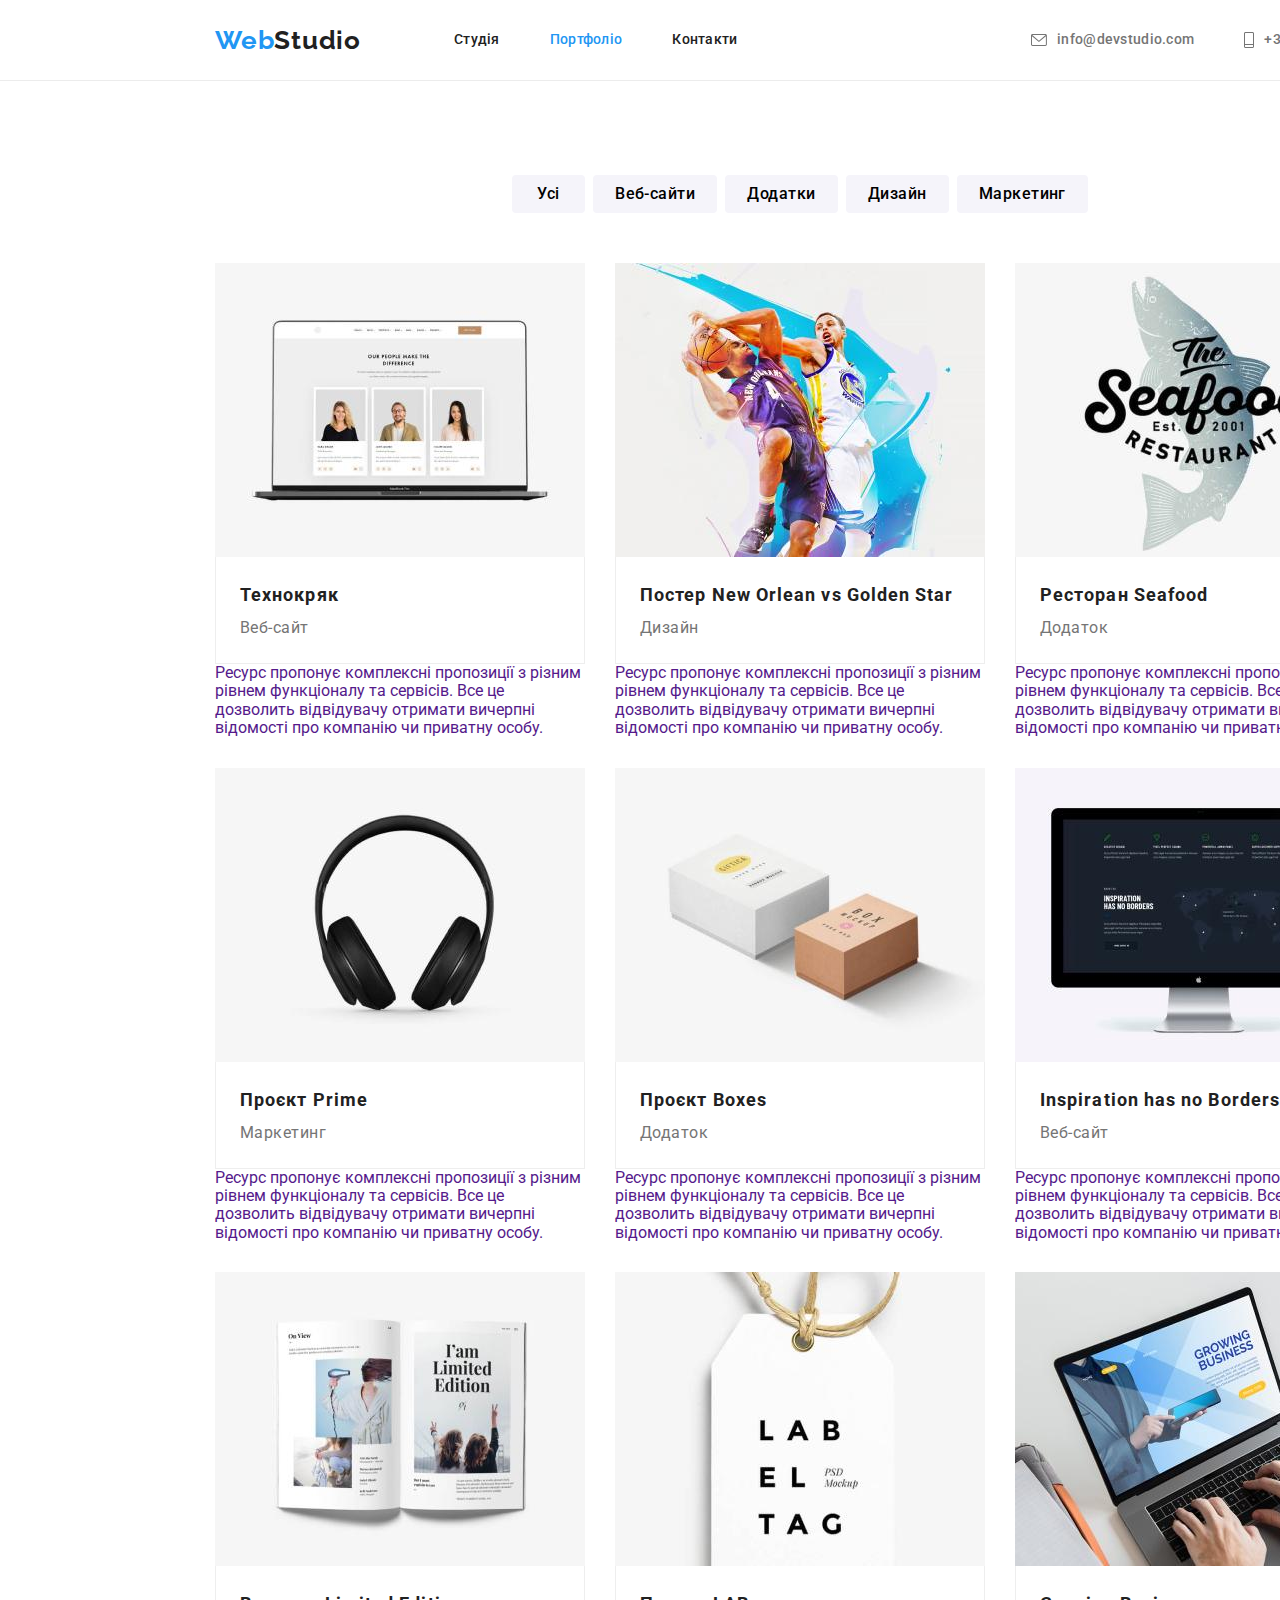
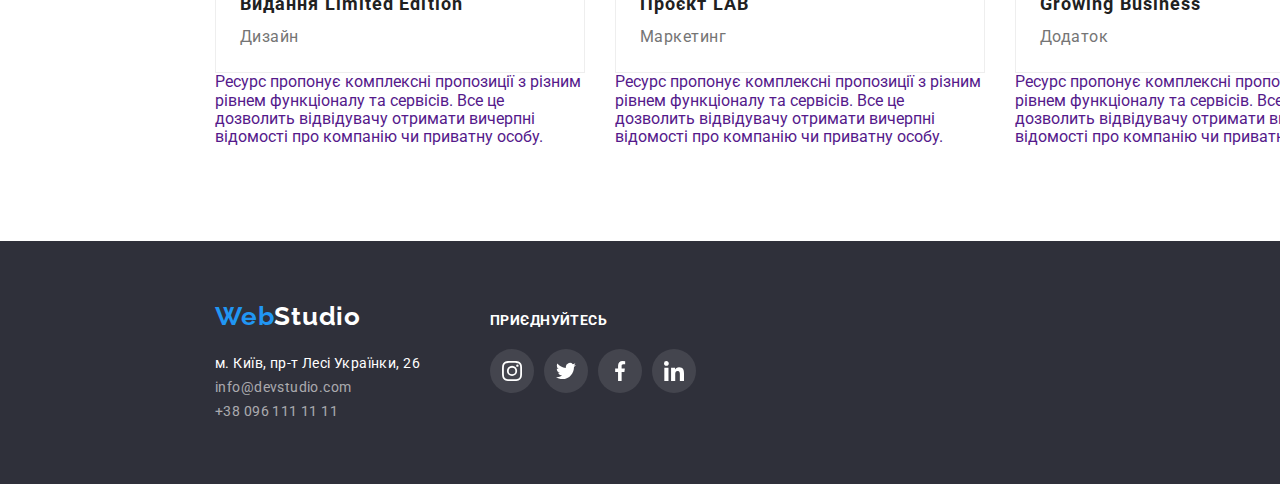
==== portfolio.html @ 0b41d6fa "Копіює файли з попереднього д/з" ====
<!DOCTYPE html>
<html lang="uk">
  <head>
    <meta charset="UTF-8" />
    <meta http-equiv="X-UA-Compatible" content="IE=edge" />
    <meta name="viewport" content="width=device-width, initial-scale=1.0" />
    <title>Студія</title>
    <link
      href="https://fonts.googleapis.com/css2?family=Raleway:wght@700&family=Roboto:wght@400;500;700;900&display=swap"
      rel="stylesheet"
    />
    <link
      rel="stylesheet"
      href="https://cdnjs.cloudflare.com/ajax/libs/modern-normalize/1.1.0/modern-normalize.min.css"
    />
    <link rel="stylesheet" href="./css/styles.css" />
  </head>
  <body>
    <!-- Navigation-->
    <header class="line">
      <div class="container">
        <a href="./index.html" class="logo"
          ><span class="logo-accent">Web</span>Studio</a
        >
        <nav>
          <ul class="list nav">
            <li class="nav-item">
              <a href="./index.html" class="link">Студія</a>
            </li>
            <li class="nav-item">
              <a href="./portfolio.html" class="link current">Портфоліо</a>
            </li>
            <li class="nav-item"><a href="" class="link">Контакти</a></li>
          </ul>
        </nav>

        <ul class="list contacts-head">
          <li class="nav-item">
            <a href="mailto:info@devstudio.com" class="contact-item">
              <svg class="icon" width="16" height="12">
                <use href="./images/icons.svg#icon-mail"></use>
              </svg>
              info@devstudio.com
            </a>
          </li>
          <li class="nav-item">
            <a href="tel:+380961111111" class="contact-item">
              <svg class="icon" width="10" height="16">
                <use href="./images/icons.svg#icon-tel"></use>
              </svg>
              +38 096 111 11 11
            </a>
          </li>
        </ul>
      </div>
    </header>
    <main>
      <section class="section">
        <div class="container filter-container">
          <h1 hidden>Наші проєкти</h1>
          <ul class="filter">
            <li class="filter-item">
              <button type="button" class="btn-filter">Усі</button>
            </li>
            <li class="filter-item">
              <button type="button" class="btn-filter">Веб-сайти</button>
            </li>
            <li class="filter-item">
              <button type="button" class="btn-filter">Додатки</button>
            </li>
            <li class="filter-item">
              <button type="button" class="btn-filter">Дизайн</button>
            </li>
            <li class="filter-item">
              <button type="button" class="btn-filter">Маркетинг</button>
            </li>
          </ul>
        </div>
        <div class="container">
          <ul class="projects">
            <li class="projects-item">
              <a href="" class="projects-link">
                <img
                  src="./images/technokryak.jpg"
                  alt="Технокряк"
                  width="370"
                  height="294"
                  class="project-img"
                />
                <div class="project-border">
                  <h2 class="projects-title">Технокряк</h2>
                  <p class="projects-text">Веб-сайт</p>
                </div>
                <p class="overlay">
                  Ресурс пропонує комплексні пропозиції з різним рівнем
                  функціоналу та сервісів. Все це дозволить відвідувачу отримати
                  вичерпні відомості про компанію чи приватну особу.
                </p>
              </a>
            </li>
            <li class="projects-item">
              <a href="" class="projects-link">
                <img
                  src="./images/new-orlean.jpg"
                  alt="New Orlean vs Golden Star"
                  width="370"
                  height="294"
                  class="project-img"
                />
                <div class="project-border">
                  <h2 class="projects-title">
                    Постер New Orlean vs Golden Star
                  </h2>
                  <p class="projects-text">Дизайн</p>
                </div>
                <p class="overlay">
                  Ресурс пропонує комплексні пропозиції з різним рівнем
                  функціоналу та сервісів. Все це дозволить відвідувачу отримати
                  вичерпні відомості про компанію чи приватну особу.
                </p>
              </a>
            </li>
            <li class="projects-item">
              <a href="" class="projects-link">
                <img
                  src="./images/seafood.jpg"
                  alt="Ресторан Seafood"
                  width="370"
                  height="294"
                  class="project-img"
                />
                <div class="project-border">
                  <h2 class="projects-title">Ресторан Seafood</h2>
                  <p class="projects-text">Додаток</p>
                </div>
                <p class="overlay">
                  Ресурс пропонує комплексні пропозиції з різним рівнем
                  функціоналу та сервісів. Все це дозволить відвідувачу отримати
                  вичерпні відомості про компанію чи приватну особу.
                </p>
              </a>
            </li>
            <li class="projects-item">
              <a href="" class="projects-link">
                <img
                  src="./images/prime.jpg"
                  alt="Проєкт Prime"
                  width="370"
                  height="294"
                  class="project-img"
                />
                <div class="project-border">
                  <h2 class="projects-title">Проєкт Prime</h2>
                  <p class="projects-text">Маркетинг</p>
                </div>
                <p class="overlay">
                  Ресурс пропонує комплексні пропозиції з різним рівнем
                  функціоналу та сервісів. Все це дозволить відвідувачу отримати
                  вичерпні відомості про компанію чи приватну особу.
                </p>
              </a>
            </li>
            <li class="projects-item">
              <a href="" class="projects-link">
                <img
                  src="./images/boxes.jpg"
                  alt="Проєкт Boxes"
                  width="370"
                  height="294"
                  class="project-img"
                />
                <div class="project-border">
                  <h2 class="projects-title">Проєкт Boxes</h2>
                  <p class="projects-text">Додаток</p>
                </div>
                <p class="overlay">
                  Ресурс пропонує комплексні пропозиції з різним рівнем
                  функціоналу та сервісів. Все це дозволить відвідувачу отримати
                  вичерпні відомості про компанію чи приватну особу.
                </p>
              </a>
            </li>
            <li class="projects-item">
              <a href="" class="projects-link">
                <img
                  src="./images/inspiration.jpg"
                  alt="Inspiration has no Borders"
                  width="370"
                  height="294"
                  class="project-img"
                />
                <div class="project-border">
                  <h2 class="projects-title">Inspiration has no Borders</h2>
                  <p class="projects-text">Веб-сайт</p>
                </div>
                <p class="overlay">
                  Ресурс пропонує комплексні пропозиції з різним рівнем
                  функціоналу та сервісів. Все це дозволить відвідувачу отримати
                  вичерпні відомості про компанію чи приватну особу.
                </p>
              </a>
            </li>
            <li class="projects-item">
              <a href="" class="projects-link">
                <img
                  src="./images/limited-edition.jpg"
                  alt="Видання Limited Edition"
                  width="370"
                  height="294"
                  class="project-img"
                />
                <div class="project-border">
                  <h2 class="projects-title">Видання Limited Edition</h2>
                  <p class="projects-text">Дизайн</p>
                </div>
                <p class="overlay">
                  Ресурс пропонує комплексні пропозиції з різним рівнем
                  функціоналу та сервісів. Все це дозволить відвідувачу отримати
                  вичерпні відомості про компанію чи приватну особу.
                </p>
              </a>
            </li>
            <li class="projects-item">
              <a href="" class="projects-link">
                <img
                  src="./images/lab.jpg"
                  alt="Проєкт LAB"
                  width="370"
                  height="294"
                  class="project-img"
                />
                <div class="project-border">
                  <h2 class="projects-title">Проєкт LAB</h2>
                  <p class="projects-text">Маркетинг</p>
                </div>
                <p class="overlay">
                  Ресурс пропонує комплексні пропозиції з різним рівнем
                  функціоналу та сервісів. Все це дозволить відвідувачу отримати
                  вичерпні відомості про компанію чи приватну особу.
                </p>
              </a>
            </li>
            <li class="projects-item">
              <a href="" class="projects-link">
                <img
                  src="./images/growing-business.jpg"
                  alt="Growing Business"
                  width="370"
                  height="294"
                  class="project-img"
                />
                <div class="project-border">
                  <h2 class="projects-title">Growing Business</h2>
                  <p class="projects-text">Додаток</p>
                </div>
                <p class="overlay">
                  Ресурс пропонує комплексні пропозиції з різним рівнем
                  функціоналу та сервісів. Все це дозволить відвідувачу отримати
                  вичерпні відомості про компанію чи приватну особу.
                </p>
              </a>
            </li>
          </ul>
        </div>
      </section>
    </main>
    <!-- Footer -->
    <footer class="contacts">
      <div class="container">
        <div class="address-container">
          <a href="./index.html" class="logo-footer">
            <span class="logo-accent">Web</span>Studio</a
          >
          <address>
            <ul class="address-list">
              <li>
                <a
                  href="https://goo.gl/maps/XMncbi9ji453G5f37"
                  target="_blank"
                  rel="noopener noreferrer"
                  class="address-link"
                >
                  м. Київ, пр-т Лесі Українки, 26
                </a>
              </li>
              <li>
                <a href="mailto:info@devstudio.com" class="address-item"
                  >info@devstudio.com</a
                >
              </li>
              <li>
                <a href="tel:+380961111111" class="address-item"
                  >+38 096 111 11 11</a
                >
              </li>
            </ul>
          </address>
        </div>

        <div class="join">
          <p class="join-p">Приєднуйтесь</p>
          <ul class="team-icons">
            <li class="list-icon">
              <a href="" class="link-icon">
                <svg class="icon-team">
                  <use href="./images/icons.svg#icon-instagram"></use>
                </svg>
              </a>
            </li>
            <li class="list-icon">
              <a href="" class="link-icon">
                <svg class="icon-team">
                  <use href="./images/icons.svg#icon-twitter"></use>
                </svg>
              </a>
            </li>
            <li class="list-icon">
              <a href="" class="link-icon">
                <svg class="icon-team">
                  <use href="./images/icons.svg#icon-facebook"></use>
                </svg>
              </a>
            </li>
            <li class="list-icon">
              <a href="" class="link-icon">
                <svg class="icon-team">
                  <use href="./images/icons.svg#icon-linkedin"></use>
                </svg>
              </a>
            </li>
          </ul>
        </div>
      </div>
    </footer>
  </body>
</html>
---- css/styles.css ----
:root {
    --primary-text-color: #212121;
    --secondary-text-color: #757575;
    --contrast-text-color: #ffffff;
    --address-item-color: rgba(255, 255, 255, 0.6);
    --icon-color: #AFB1B8;

    --accent-color: #2196F3;
    --button-accent: #188CE8;

    --primary-background: #ffffff;
    --secondary-background: #2F303A;
    --hero-background: #C4C4C4;
    --content-background: #F5F4FA;
    --team-background: #FFFFFF;
    --button-background: #F5F4FA;    
}

h1,
h2,
h3,
h4,
h5,
h6,
p,
ul {
    margin: 0;
    padding: 0;
}

body {
    display: block;
    width: 1600px;
    margin-left: auto;
    margin-right: auto;
    color: var(--primary-text-color);
    font-family: 'Roboto', -apple-system,
        BlinkMacSystemFont,
        avenir next,
        avenir,
        segoe ui,
        helvetica neue,
        helvetica,
        Cantarell,
        Ubuntu,
        roboto,
        noto,
        arial,
        sans-serif;
}

.line {
    border-bottom: 1px solid #ECECEC;
}
.container {
    display:flex;
  
    width: 1200px;
    padding-left: 15px;
    padding-right: 15px;
    margin-left:auto;
    margin-right:auto;
    margin-top: 0;
    margin-bottom: 0;
    align-items: center;
    justify-content: center;
}

.logo,
.logo-footer {
    font-family: Raleway;
    text-decoration: none;
    font-weight: 700;
    font-size: 26px;
    line-height: 1.19;    
    letter-spacing: 0.03em;
}

.logo {
    color:var(--primary-text-color);
    margin-right: 93px;
}

.logo:visited,
.link:visited {
    color: var(--primary-text-color);
}

.logo-accent {
    color: var(--accent-color);
}


.list {
    display: flex;
    margin-top: 0;
    margin-bottom: 0; 

    list-style: none;
}

.nav {
    padding-left: 0;
}

.nav-item {
    display: flex;
}

.list .nav-item + .nav-item{
    margin-left: 50px;
}

.list .link.current {
    color: var(--accent-color);
}

.link {
    display: block;
    padding-top: 32px;
    padding-bottom: 32px;
    font-weight: 500;
    font-size: 14px;
    line-height: 1.14;
    text-decoration: none;
    letter-spacing: 0.02em;
    color: var(--primary-text-color);

}

.link:hover,
.link:focus,
.contact-item:hover,
.contact-item:focus {
    color: var(--accent-color);

}

.contacts-head {
    margin-left: auto;

}

.contact-item {
    display: flex;
    font-weight: 500;
    font-size: 14px;
    line-height: 1.14;
    text-decoration: none;
    color: var(--secondary-text-color);
    letter-spacing: 0.02em;
    align-items: center;
 
}

.icon {
    fill: currentColor;
    /* fill:#757575; */
    margin-right: 10px;
    padding: 0;
    margin-bottom: 0;
    /* align-items: center; */
}

.icon:hover,
.icon:focus {
    fill: var(--accent-color);
}

.section {
    padding-top: 94px;
    padding-bottom: 94px;
}

/* Стилі index.html */
.hero {
    max-width: 1600px;
    height: 600px;
    background-color: var(--hero-background);
    background-image: linear-gradient( 
        to right, 
        rgba(47, 48, 58, 0.4), 
        rgba(47, 48, 58, 0.4) ),
    url('../images/hero.jpg');
    background-repeat: no-repeat;
    /* rgba(47, 48, 58, 0.4); */
    text-align: center;
    padding: 200px 0;

}

.hero-title {
    max-width: 696px;
    margin: 0 auto 30px;
    color: var(--contrast-text-color);
    text-transform: uppercase;
    font-weight: 900;
    font-size: 44px;
    line-height: 1.36;
    letter-spacing: 0.06em; 
}

.btn {
    padding: 10px 32px;
    background-color: var(--accent-color);
    color: var(--contrast-text-color);
    font-weight: 700;
    font-size: 16px;
    line-height: 1.88;
    letter-spacing: 0.06em;
    font-family: inherit;
    cursor: pointer;
    box-shadow: 0px 4px 4px rgba(0, 0, 0, 0.15);
    border-radius: 4px;
    border: none;
    
}

.btn:hover,
.btn:focus {
    background-color: var(--button-accent);
}

/* Переваги */

.list .benefits-item + .benefits-item {
    margin-left: 30px;
}

.benefits-item {
    width: 270px;
    padding: 0;
}

.benefits-icons {
    display: flex;
    background-color: var(--content-background);
    width: 270px;
    height: 120px;
    /* margin-right: 0; */
    margin-bottom: 30px;
}

.icon-benefits {
    display: block;
    margin: auto;
    width: 70px;
    height: 70px;
}

.benefits-title {
    margin-top: 0;
    margin-bottom: 10px;
    font-size: 14px;
    line-height: 1.14;
    text-transform: uppercase;
    letter-spacing: 0.03em;
}

.benefits-text {
    margin-top: 0;
    margin-bottom: 0;
    color: var(--secondary-text-color);
    font-size: 14px;
    line-height: 1.71;
    letter-spacing: 0.03em;
}

.benefits .container {
    align-items: start;
}

.benefits {
    padding-bottom: 0;
}

.section-title {
    margin-top: 0;
    margin-bottom: 50px;

    font-size: 36px;
    line-height: 1.17;
    text-align: center;
    letter-spacing: 0.03em;
}
/* Чим ми займаємось */

.list .service-item + .service-item {
    margin-left: 30px;
}
/* Команда */
.team {
    background-color:var(--content-background);
}

.team-item {
    background: var(--team-background);
    box-shadow: 0px 1px 3px rgba(0, 0, 0, 0.12), 
                0px 1px 1px rgba(0, 0, 0, 0.14), 
                0px 2px 1px rgba(0, 0, 0, 0.2);
    border-radius: 0px 0px 4px 4px;
    text-align: center;
    padding-bottom: 30px;
}

.list .team-item + .team-item {
    margin-left: 30px;

}

.img-contact {
    margin-bottom: 30px;
}
.name {
    margin-top: 0;
    margin-bottom: 10px;
    font-weight: 500;
    font-size: 16px;
    line-height: 1.19;
    letter-spacing: 0.03em;
}

.team-direct {
    margin-top: 0;
    margin-bottom: 16px;
    font-size: 16px;
    line-height: 1.19;
    letter-spacing: 0.03em;
}

.team-icons {
    display: flex;
    margin-left: auto;
    margin-right: auto;
    padding-left: 32px;
    padding-right: 32px;
    list-style: none;
}


.link-icon {
    display: flex;
    align-items: center;
    justify-content: center;
    margin: 0 auto;
    text-decoration: none;
    width: 44px;
    height: 44px;
    color: var(--icon-color);
}

.link-icon:hover,
.link-icon:focus {
    background-color: var(--accent-color);
    border-radius: 50%;
    color: var(--contrast-text-color);
}

.icon-team {
    width: 20px;
    height: 20px;
    align-items: center;
    fill: currentColor;
}

.team-icons .list-icon + .list-icon {
    margin-left: 10px;
}

/* Постійні клієнти */

.link-client {
    display: flex;
    align-items: center;
    justify-content: center;
    width: 170px;
    height: 92px;
    color: var(--icon-color);
    border: 1px solid;
    border-radius: 4px;
}

.container .client-item+.client-item {
    margin-left: 30px;
}

.link-client:hover,
.link-client:focus {
    color: var(--accent-color);
}

.icon-client {
    fill: currentColor;

}

/* Footer */

.contacts {
    padding-top: 60px;
    padding-bottom: 60px;
    background-color: var(--secondary-background);
}

.contacts .container {
    justify-content: start;
    align-items: baseline;
}

.address-container {
    display: flex;
    flex-direction: column;
    align-items: start;
    margin-right: 70px;
    margin-left: 0;
}
.logo-footer,
.logo-footer:visited {
    margin-bottom: 20px;
    color: var(--contrast-text-color);
}

.address-list {
    padding-left: 0;
    margin-top: 0;
    margin-bottom: 0;
    font-size: 14px;
    line-height: 1.71;
    letter-spacing: 0.03em;
    font-style: normal;

    list-style: none;

}
.address-link,
.address-link:visited {
    color: var(--contrast-text-color);
    text-decoration: none;
}

.address-item {
    color: var(--address-item-color);
    text-decoration: none;
}

.address-link:hover,
.address-link:focus,
.address-item:hover,
.address-item:focus {
    color: var(--accent-color);
}

.join {
    display: flex;
    flex-direction: column;
    /* margin-bottom: 100px; */
}

.join-p {
    text-transform: uppercase;
    color: var(--contrast-text-color);
    font-weight: 700;
    font-size: 14px;
    line-height: 1.14;
    letter-spacing: 0.03em;
    margin-bottom: 20px;
}
.join .team-icons {
    padding-left: 0;
    padding-right: 0;
}

.join .link-icon {
    color: var(--contrast-text-color);
    background-color: rgba(255, 255, 255, 0.1);
    border-radius: 50%;
}

.join .link-icon:hover,
.join .link-icon:focus {
    background-color: var(--accent-color);
    border-radius: 50%;
    color: var(--contrast-text-color);
}

.icon-team {
    width: 20px;
    height: 20px;
    align-items: center;
    fill: currentColor;
}

/* Стилі portfolio.html */

.filter-container {
    margin-bottom: 50px;
}

.filter {
    display:flex;
    padding: 0;
    margin: 0;
    list-style: none;
}

.btn-filter {
    padding: 6px 22px;
    min-width: 73px;

    font-weight: 500;
    font-size: 16px;
    line-height: 1.62;
    letter-spacing: 0.03em;

    background-color: var(--button-background);
    border:none;
    border-radius: 4px;

    cursor: pointer;
}

.filter .filter-item +.filter-item {
    margin-left: 8px;
}

.btn-filter:hover,
.btn-filter:focus {
    font-weight: 500;
    font-size: 16px;
    line-height: 1.62;
    letter-spacing: 0.03em;

    color: var(--contrast-text-color);
    background-color: var(--accent-color);
    box-shadow: 0px 3px 1px rgba(0, 0, 0, 0.1),
                0px 1px 2px rgba(0, 0, 0, 0.08),
                0px 2px 2px rgba(0, 0, 0, 0.12);
}

.projects {
    display: flex;
    flex-wrap: wrap;
    padding-left: 0;
    margin-top:0;
    margin-bottom: 0;
    list-style: none;
}

.projects-item {
    width: calc((100% - 60px) / 3);
    /* width: 370px; */
    margin-right: 30px;
    margin-bottom: 30px;
}

.projects-item:nth-child(3n) {
    margin-right: 0;
}

.projects-item:nth-last-child(-n+3) {
    margin-bottom: 0;
}

.project-img {
    display: block;
}

.projects-link {
    text-decoration: none;
}

.projects-item:hover,
.projects-item:focus {
    box-shadow: 0px 1px 1px rgba(0, 0, 0, 0.12),
                0px 4px 4px rgba(0, 0, 0, 0.06),
                1px 4px 6px rgba(0, 0, 0, 0.16);
}

.project-border {
    border-right: 1px solid #EEEEEE;
    border-left: 1px solid #EEEEEE;
    border-bottom: 1px solid #EEEEEE;

    padding: 20px 24px;
}
        

.projects-title {
    margin: 0;
    font-size: 18px;
    line-height: 2;
    letter-spacing: 0.06em;
    color: var(--primary-text-color)
}

.projects-text {
    margin: 0;
    font-size: 16px;
    line-height: 1.88;
    letter-spacing: 0.03em;
    color: var(--secondary-text-color);
}
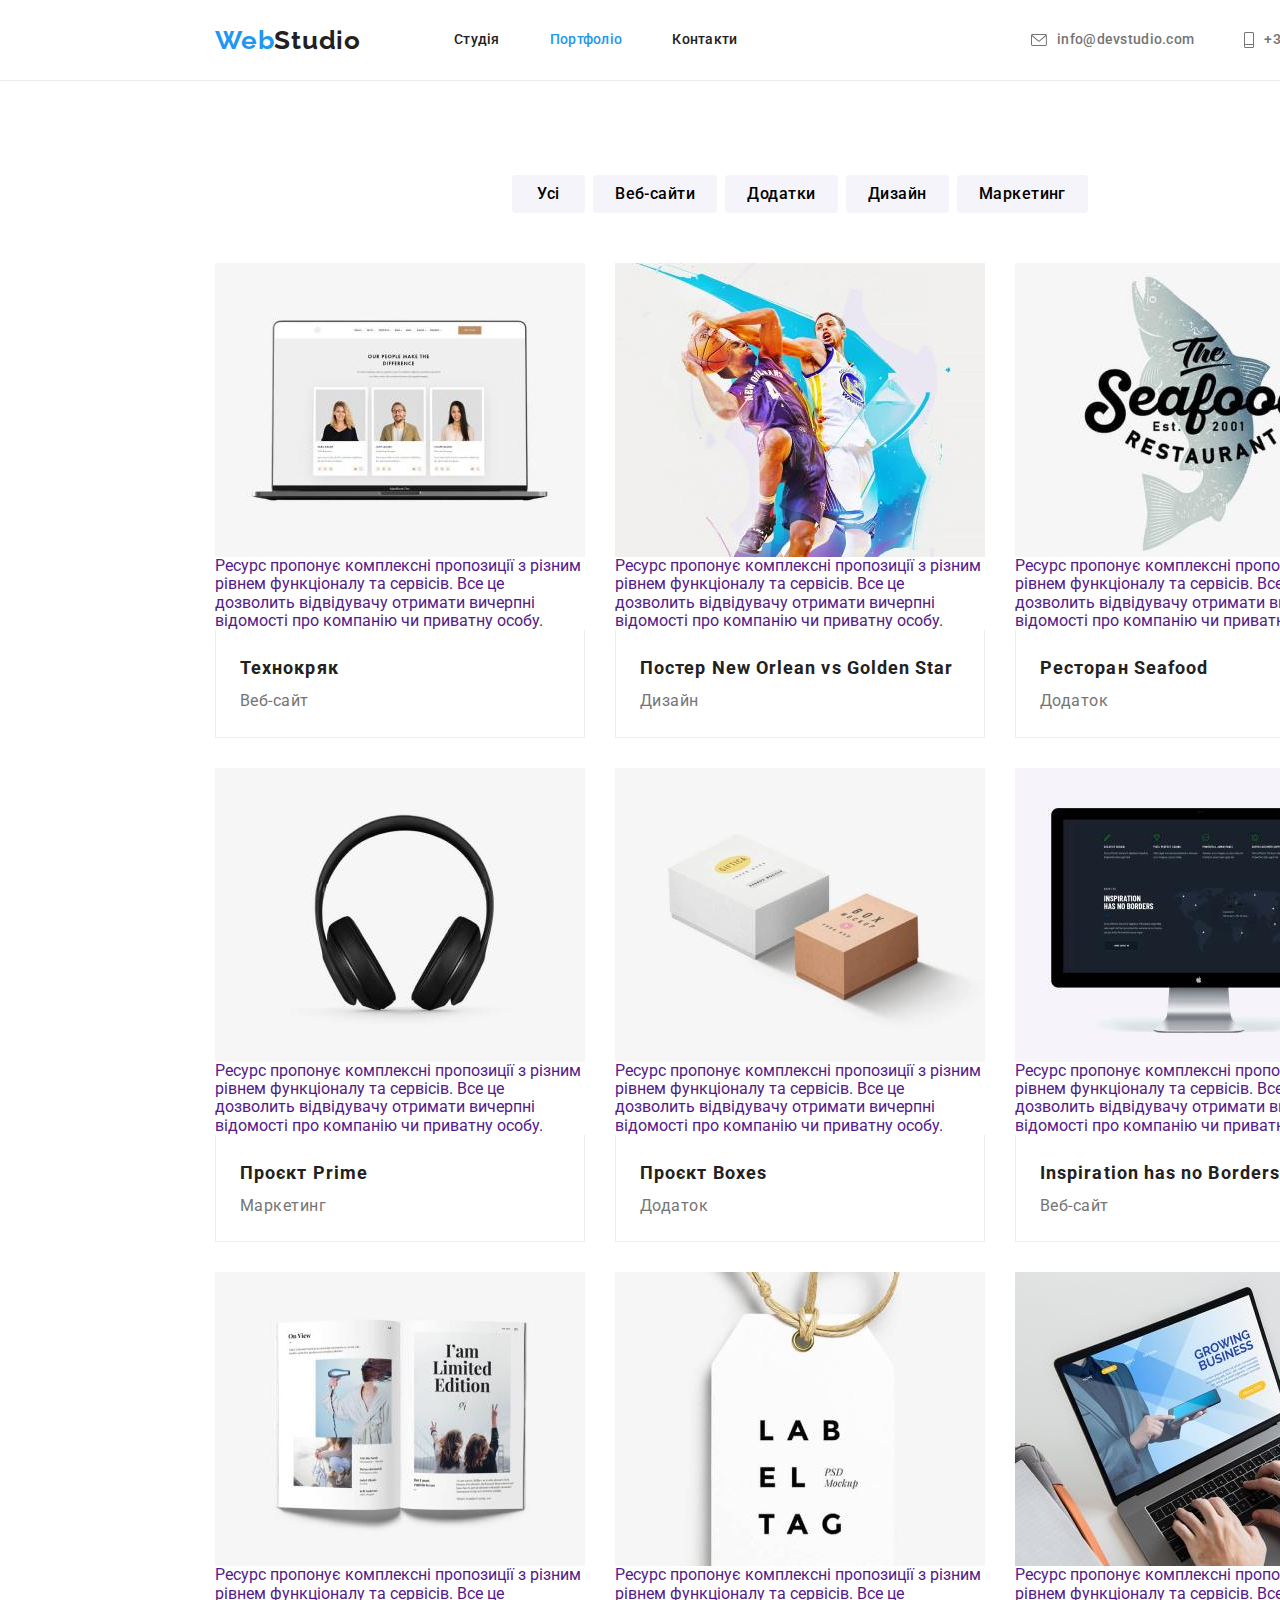
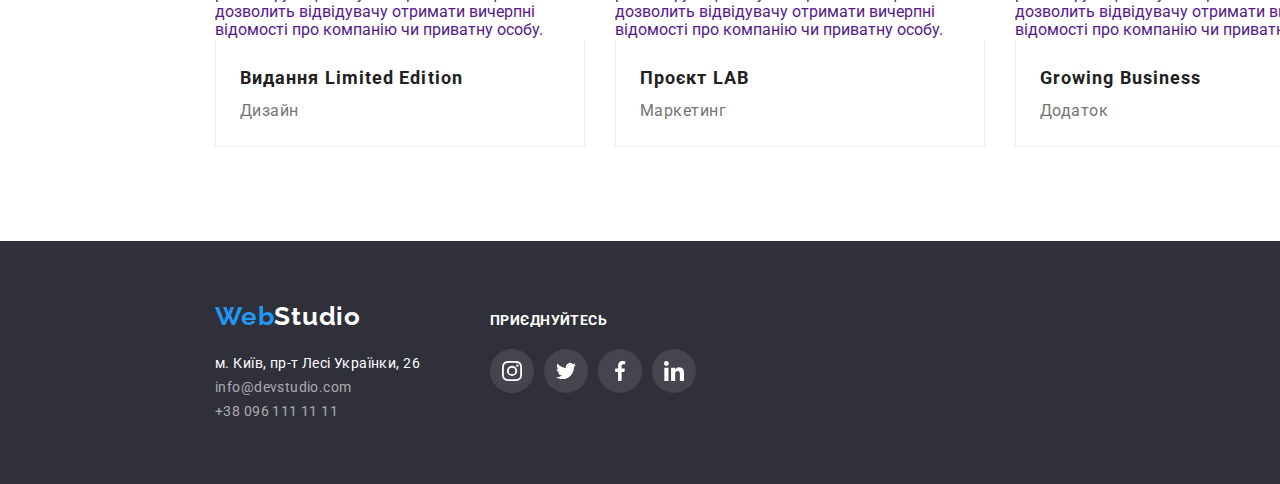
==== commit 38ac95bb: "Додає карткам оверлей" ====
--- a/portfolio.html
+++ b/portfolio.html
@@ -80,184 +80,202 @@
           <ul class="projects">
             <li class="projects-item">
               <a href="" class="projects-link">
-                <img
-                  src="./images/technokryak.jpg"
-                  alt="Технокряк"
-                  width="370"
-                  height="294"
-                  class="project-img"
-                />
+                <div class="thumb">
+                  <img
+                    src="./images/technokryak.jpg"
+                    alt="Технокряк"
+                    width="370"
+                    height="294"
+                    class="project-img"
+                  />
+                  <p class="overlay">
+                    Ресурс пропонує комплексні пропозиції з різним рівнем
+                    функціоналу та сервісів. Все це дозволить відвідувачу
+                    отримати вичерпні відомості про компанію чи приватну особу.
+                  </p>
+                </div>
                 <div class="project-border">
                   <h2 class="projects-title">Технокряк</h2>
                   <p class="projects-text">Веб-сайт</p>
                 </div>
-                <p class="overlay">
-                  Ресурс пропонує комплексні пропозиції з різним рівнем
-                  функціоналу та сервісів. Все це дозволить відвідувачу отримати
-                  вичерпні відомості про компанію чи приватну особу.
-                </p>
-              </a>
-            </li>
-            <li class="projects-item">
-              <a href="" class="projects-link">
-                <img
-                  src="./images/new-orlean.jpg"
-                  alt="New Orlean vs Golden Star"
-                  width="370"
-                  height="294"
-                  class="project-img"
-                />
+              </a>
+            </li>
+            <li class="projects-item">
+              <a href="" class="projects-link">
+                <div class="thumb">
+                  <img
+                    src="./images/new-orlean.jpg"
+                    alt="New Orlean vs Golden Star"
+                    width="370"
+                    height="294"
+                    class="project-img"
+                  />
+                  <p class="overlay">
+                    Ресурс пропонує комплексні пропозиції з різним рівнем
+                    функціоналу та сервісів. Все це дозволить відвідувачу
+                    отримати вичерпні відомості про компанію чи приватну особу.
+                  </p>
+                </div>
                 <div class="project-border">
                   <h2 class="projects-title">
                     Постер New Orlean vs Golden Star
                   </h2>
                   <p class="projects-text">Дизайн</p>
                 </div>
-                <p class="overlay">
-                  Ресурс пропонує комплексні пропозиції з різним рівнем
-                  функціоналу та сервісів. Все це дозволить відвідувачу отримати
-                  вичерпні відомості про компанію чи приватну особу.
-                </p>
-              </a>
-            </li>
-            <li class="projects-item">
-              <a href="" class="projects-link">
-                <img
-                  src="./images/seafood.jpg"
-                  alt="Ресторан Seafood"
-                  width="370"
-                  height="294"
-                  class="project-img"
-                />
+              </a>
+            </li>
+            <li class="projects-item">
+              <a href="" class="projects-link">
+                <div class="thumb">
+                  <img
+                    src="./images/seafood.jpg"
+                    alt="Ресторан Seafood"
+                    width="370"
+                    height="294"
+                    class="project-img"
+                  />
+                  <p class="overlay">
+                    Ресурс пропонує комплексні пропозиції з різним рівнем
+                    функціоналу та сервісів. Все це дозволить відвідувачу
+                    отримати вичерпні відомості про компанію чи приватну особу.
+                  </p>
+                </div>
                 <div class="project-border">
                   <h2 class="projects-title">Ресторан Seafood</h2>
                   <p class="projects-text">Додаток</p>
                 </div>
-                <p class="overlay">
-                  Ресурс пропонує комплексні пропозиції з різним рівнем
-                  функціоналу та сервісів. Все це дозволить відвідувачу отримати
-                  вичерпні відомості про компанію чи приватну особу.
-                </p>
-              </a>
-            </li>
-            <li class="projects-item">
-              <a href="" class="projects-link">
-                <img
-                  src="./images/prime.jpg"
-                  alt="Проєкт Prime"
-                  width="370"
-                  height="294"
-                  class="project-img"
-                />
+              </a>
+            </li>
+            <li class="projects-item">
+              <a href="" class="projects-link">
+                <div class="thumb">
+                  <img
+                    src="./images/prime.jpg"
+                    alt="Проєкт Prime"
+                    width="370"
+                    height="294"
+                    class="project-img"
+                  />
+                  <p class="overlay">
+                    Ресурс пропонує комплексні пропозиції з різним рівнем
+                    функціоналу та сервісів. Все це дозволить відвідувачу
+                    отримати вичерпні відомості про компанію чи приватну особу.
+                  </p>
+                </div>
                 <div class="project-border">
                   <h2 class="projects-title">Проєкт Prime</h2>
                   <p class="projects-text">Маркетинг</p>
                 </div>
-                <p class="overlay">
-                  Ресурс пропонує комплексні пропозиції з різним рівнем
-                  функціоналу та сервісів. Все це дозволить відвідувачу отримати
-                  вичерпні відомості про компанію чи приватну особу.
-                </p>
-              </a>
-            </li>
-            <li class="projects-item">
-              <a href="" class="projects-link">
-                <img
-                  src="./images/boxes.jpg"
-                  alt="Проєкт Boxes"
-                  width="370"
-                  height="294"
-                  class="project-img"
-                />
+              </a>
+            </li>
+            <li class="projects-item">
+              <a href="" class="projects-link">
+                <div class="thumb">
+                  <img
+                    src="./images/boxes.jpg"
+                    alt="Проєкт Boxes"
+                    width="370"
+                    height="294"
+                    class="project-img"
+                  />
+                  <p class="overlay">
+                    Ресурс пропонує комплексні пропозиції з різним рівнем
+                    функціоналу та сервісів. Все це дозволить відвідувачу
+                    отримати вичерпні відомості про компанію чи приватну особу.
+                  </p>
+                </div>
                 <div class="project-border">
                   <h2 class="projects-title">Проєкт Boxes</h2>
                   <p class="projects-text">Додаток</p>
                 </div>
-                <p class="overlay">
-                  Ресурс пропонує комплексні пропозиції з різним рівнем
-                  функціоналу та сервісів. Все це дозволить відвідувачу отримати
-                  вичерпні відомості про компанію чи приватну особу.
-                </p>
-              </a>
-            </li>
-            <li class="projects-item">
-              <a href="" class="projects-link">
-                <img
-                  src="./images/inspiration.jpg"
-                  alt="Inspiration has no Borders"
-                  width="370"
-                  height="294"
-                  class="project-img"
-                />
+              </a>
+            </li>
+            <li class="projects-item">
+              <a href="" class="projects-link">
+                <div class="thumb">
+                  <img
+                    src="./images/inspiration.jpg"
+                    alt="Inspiration has no Borders"
+                    width="370"
+                    height="294"
+                    class="project-img"
+                  />
+                  <p class="overlay">
+                    Ресурс пропонує комплексні пропозиції з різним рівнем
+                    функціоналу та сервісів. Все це дозволить відвідувачу
+                    отримати вичерпні відомості про компанію чи приватну особу.
+                  </p>
+                </div>
                 <div class="project-border">
                   <h2 class="projects-title">Inspiration has no Borders</h2>
                   <p class="projects-text">Веб-сайт</p>
                 </div>
-                <p class="overlay">
-                  Ресурс пропонує комплексні пропозиції з різним рівнем
-                  функціоналу та сервісів. Все це дозволить відвідувачу отримати
-                  вичерпні відомості про компанію чи приватну особу.
-                </p>
-              </a>
-            </li>
-            <li class="projects-item">
-              <a href="" class="projects-link">
-                <img
-                  src="./images/limited-edition.jpg"
-                  alt="Видання Limited Edition"
-                  width="370"
-                  height="294"
-                  class="project-img"
-                />
+              </a>
+            </li>
+            <li class="projects-item">
+              <a href="" class="projects-link">
+                <div class="thumb">
+                  <img
+                    src="./images/limited-edition.jpg"
+                    alt="Видання Limited Edition"
+                    width="370"
+                    height="294"
+                    class="project-img"
+                  />
+                  <p class="overlay">
+                    Ресурс пропонує комплексні пропозиції з різним рівнем
+                    функціоналу та сервісів. Все це дозволить відвідувачу
+                    отримати вичерпні відомості про компанію чи приватну особу.
+                  </p>
+                </div>
                 <div class="project-border">
                   <h2 class="projects-title">Видання Limited Edition</h2>
                   <p class="projects-text">Дизайн</p>
                 </div>
-                <p class="overlay">
-                  Ресурс пропонує комплексні пропозиції з різним рівнем
-                  функціоналу та сервісів. Все це дозволить відвідувачу отримати
-                  вичерпні відомості про компанію чи приватну особу.
-                </p>
-              </a>
-            </li>
-            <li class="projects-item">
-              <a href="" class="projects-link">
-                <img
-                  src="./images/lab.jpg"
-                  alt="Проєкт LAB"
-                  width="370"
-                  height="294"
-                  class="project-img"
-                />
+              </a>
+            </li>
+            <li class="projects-item">
+              <a href="" class="projects-link">
+                <div class="thumb">
+                  <img
+                    src="./images/lab.jpg"
+                    alt="Проєкт LAB"
+                    width="370"
+                    height="294"
+                    class="project-img"
+                  />
+                  <p class="overlay">
+                    Ресурс пропонує комплексні пропозиції з різним рівнем
+                    функціоналу та сервісів. Все це дозволить відвідувачу
+                    отримати вичерпні відомості про компанію чи приватну особу.
+                  </p>
+                </div>
                 <div class="project-border">
                   <h2 class="projects-title">Проєкт LAB</h2>
                   <p class="projects-text">Маркетинг</p>
                 </div>
-                <p class="overlay">
-                  Ресурс пропонує комплексні пропозиції з різним рівнем
-                  функціоналу та сервісів. Все це дозволить відвідувачу отримати
-                  вичерпні відомості про компанію чи приватну особу.
-                </p>
-              </a>
-            </li>
-            <li class="projects-item">
-              <a href="" class="projects-link">
-                <img
-                  src="./images/growing-business.jpg"
-                  alt="Growing Business"
-                  width="370"
-                  height="294"
-                  class="project-img"
-                />
+              </a>
+            </li>
+            <li class="projects-item">
+              <a href="" class="projects-link">
+                <div class="thumb">
+                  <img
+                    src="./images/growing-business.jpg"
+                    alt="Growing Business"
+                    width="370"
+                    height="294"
+                    class="project-img"
+                  />
+                  <p class="overlay">
+                    Ресурс пропонує комплексні пропозиції з різним рівнем
+                    функціоналу та сервісів. Все це дозволить відвідувачу
+                    отримати вичерпні відомості про компанію чи приватну особу.
+                  </p>
+                </div>
                 <div class="project-border">
                   <h2 class="projects-title">Growing Business</h2>
                   <p class="projects-text">Додаток</p>
                 </div>
-                <p class="overlay">
-                  Ресурс пропонує комплексні пропозиції з різним рівнем
-                  функціоналу та сервісів. Все це дозволить відвідувачу отримати
-                  вичерпні відомості про компанію чи приватну особу.
-                </p>
               </a>
             </li>
           </ul>
